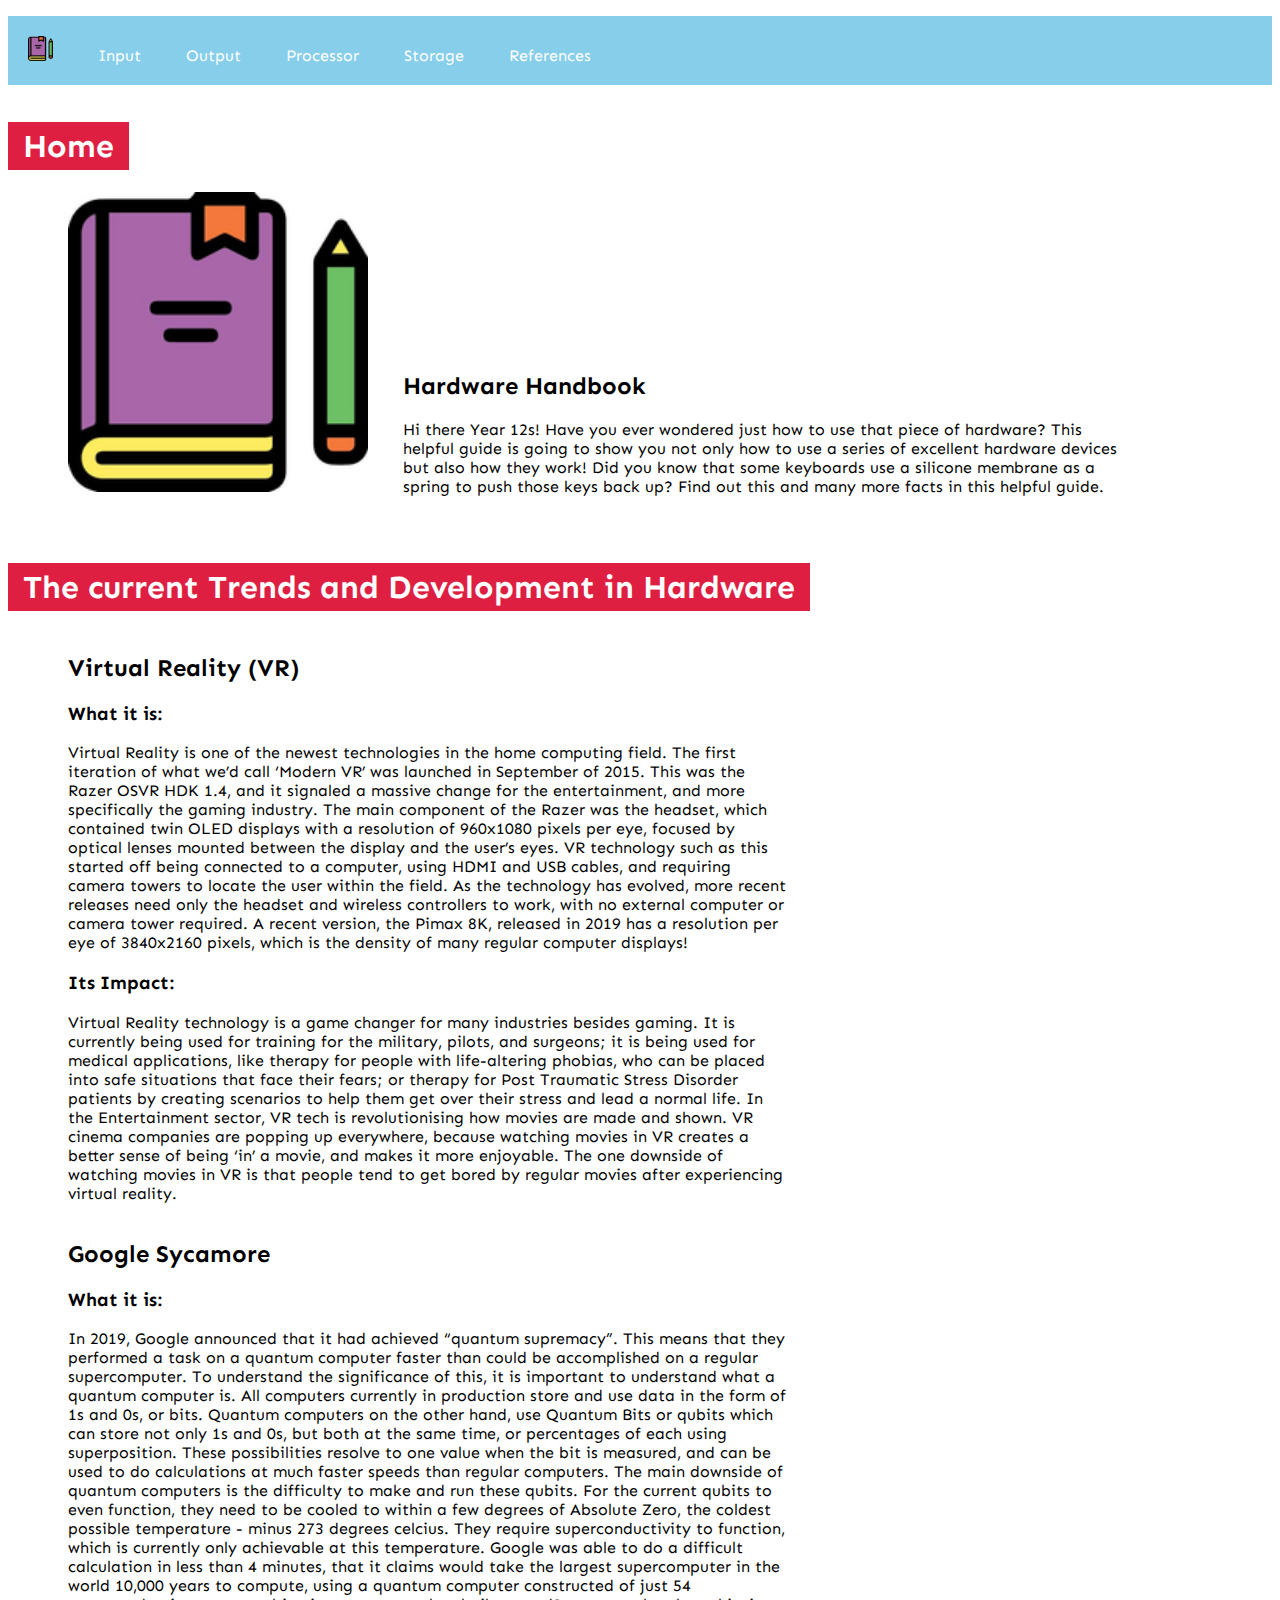
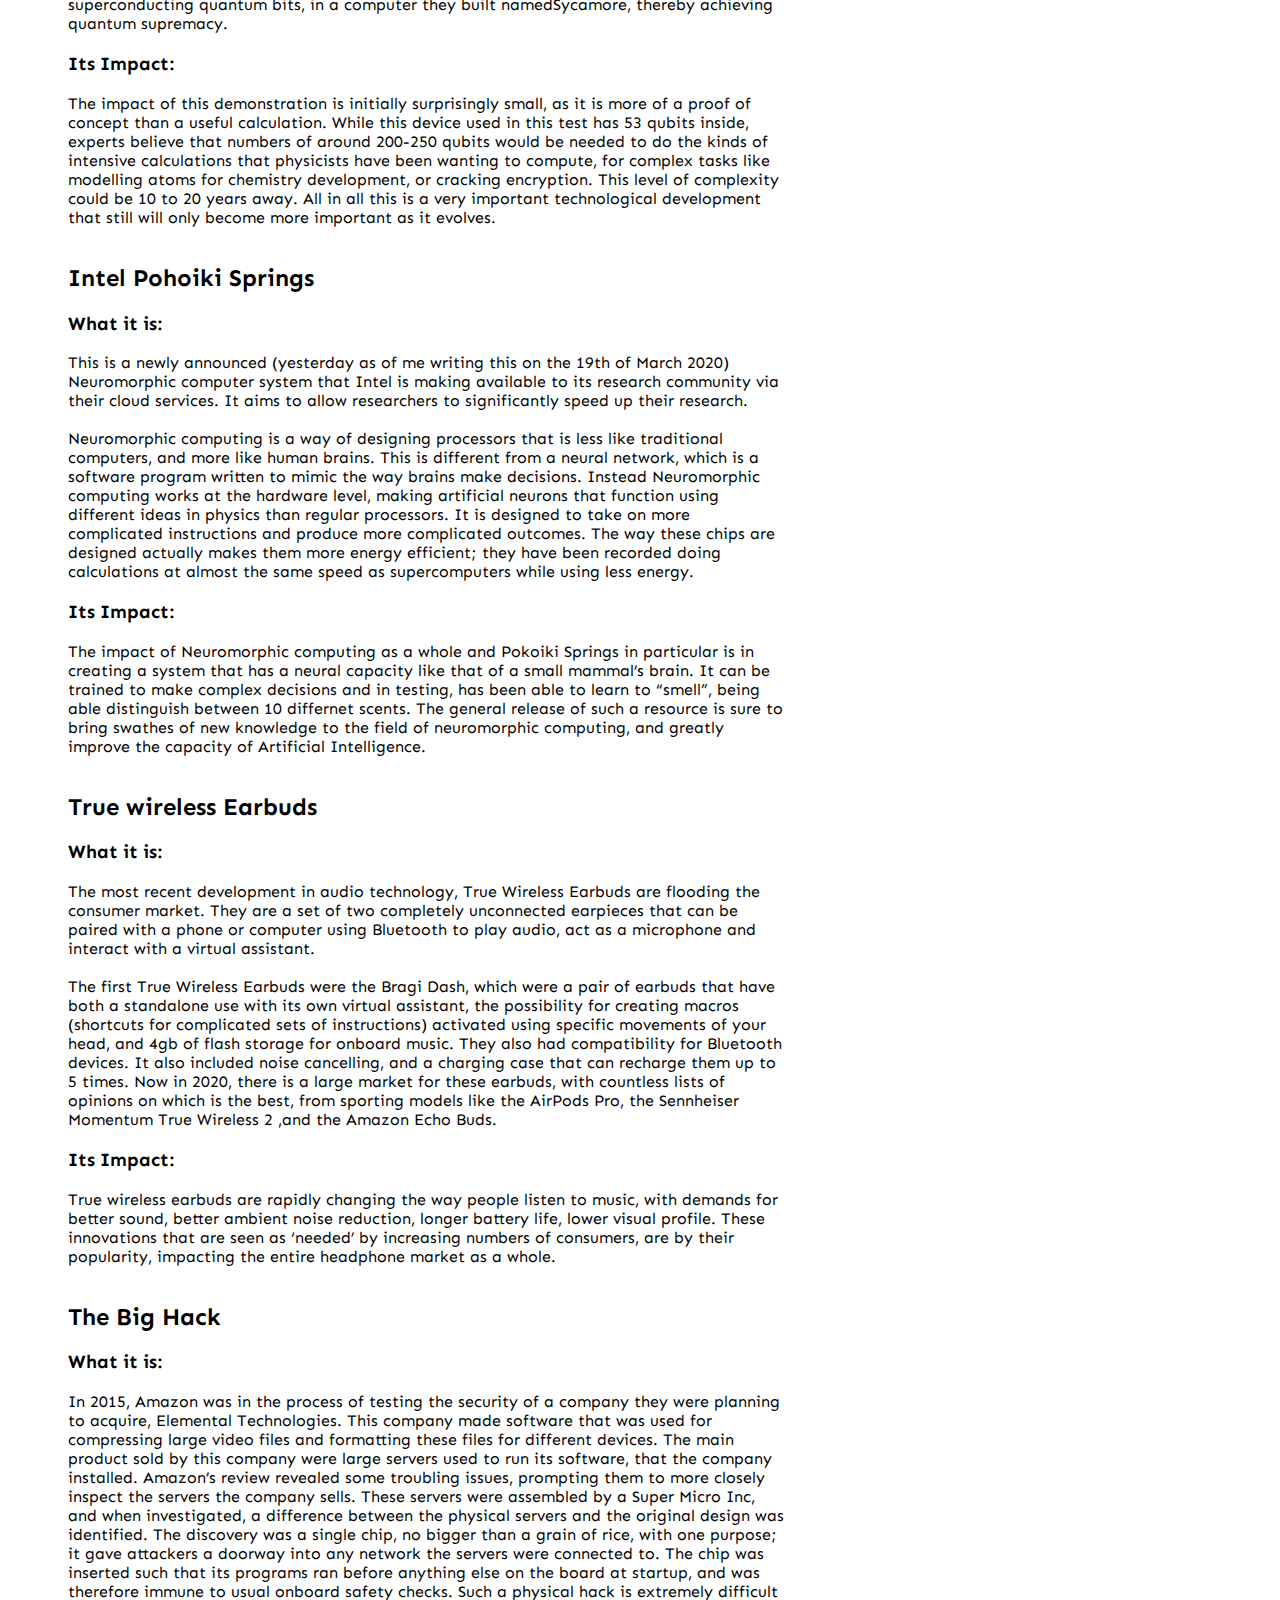
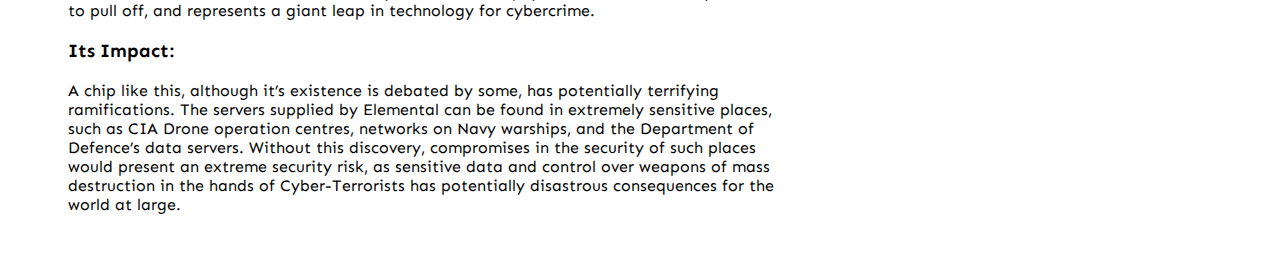
==== index.html @ 89ca02eb "Final Draft" ====
<!DOCTYPE html>
<html>
    <head>
        <title>Hardware Handbook Website</title>
        <link rel="stylesheet" href="main.css">
        <link rel="apple-touch-icon" sizes="57x57" href="Images/apple-icon-57x57.png">
        <link rel="apple-touch-icon" sizes="60x60" href="Images/apple-icon-60x60.png">
        <link rel="apple-touch-icon" sizes="72x72" href="Images/apple-icon-72x72.png">
        <link rel="apple-touch-icon" sizes="76x76" href="Images/apple-icon-76x76.png">
        <link rel="apple-touch-icon" sizes="114x114" href="Images/apple-icon-114x114.png">
        <link rel="apple-touch-icon" sizes="120x120" href="Images/apple-icon-120x120.png">
        <link rel="apple-touch-icon" sizes="144x144" href="Images/apple-icon-144x144.png">
        <link rel="apple-touch-icon" sizes="152x152" href="Images/apple-icon-152x152.png">
        <link rel="apple-touch-icon" sizes="180x180" href="Images/apple-icon-180x180.png">
        <link rel="icon" type="image/png" sizes="192x192"  href="Images/android-icon-192x192.png">
        <link rel="icon" type="image/png" sizes="32x32" href="Images/favicon-32x32.png">
        <link rel="icon" type="image/png" sizes="96x96" href="Images/favicon-96x96.png">
        <link rel="icon" type="image/png" sizes="16x16" href="Images/favicon-16x16.png">
        <link rel="manifest" href="Images/manifest.json">
        <meta name="msapplication-TileColor" content="#ffffff">
        <meta name="msapplication-TileImage" content="/ms-icon-144x144.png">
        <meta name="theme-color" content="#ffffff">
    </head>
    <body>

        <nav>
            <ul>
                <li><a onclick="homeDisplay()" href="#"><img style="height: 25px" src="Images/ms-icon-70x70.png"></a></li>
                <li><a href="#">Input</a>
                        <ul>
                            <li><a onclick="mouseDisplay()" href="#">Mouse</a></li>
                            <li><a onclick="keyboardDisplay()" href="#">Keyboard</a></li>
                        </ul>
                </li>
                <li><a href="#">Output</a>
                    <ul>
                        <li><a onclick="projectorDisplay()" href="#">LCD Data Projector</a></li>
                        <li><a onclick="speakerDisplay()" href="#">Speaker</a></li>
                    </ul>
                </li>
                <li><a href="#">Processor</a>
                    <ul>
                        <li><a onclick="cpuDisplay()" href="#">CPU</a></li>
                        <li><a onclick="gpuDisplay()" href="#">GPU</a></li>
                    </ul>
                </li>
                <li><a href="#">Storage</a>
                    <ul>
                        <li><a onclick="hddDisplay()" href="#">HDD</a></li>
                        <li><a onclick="ramDisplay()" href="#">RAM</a></li>
                    </ul>
                </li>
                <li><a onclick="referencesDisplay()" href="#">References</a>
                </li>
            </ul>
        </nav>
        <section id="home">
            <h1>Home</h1>
            <article class="what-it-does">
                <img class="what-it-does-image" src="Images/android-icon-192x192.png" alt="Mouse Diagram">
                <div class="what-it-does-text">
                    <h2>Hardware Handbook</h2>
                    <p>
                        Hi there Year 12s! Have you ever wondered just how to use that piece of hardware? This helpful guide is going to show you not only how to use a series of excellent hardware devices but also how they work! Did you know that some keyboards use a silicone membrane as a spring to push those keys back up? Find out this and many more facts in this helpful guide.
                    </p>
                </div>
            </article>
        </section>
        <section id="mouse">
            <h1>Mouse</h1>
            <article class="what-it-does">
                <img class="what-it-does-image" src="Content/mouse-personal-computer.jpg" alt="Mouse Diagram">
                <div class="what-it-does-text">
                    <h2>What it Does</h2>
                    <p>
                        A mouse translates movement along a surface to movement of the cursor on a computer. An older style mechanical mouse uses a ball which rolls against a series of rollers inside the mouse to detect the direction the mouse is being moved. An optical mouse uses an LED or laser which works with a light sensor and microprocessor. The LED or laser produces light which bounces off the surface. The reflection is detected by the light sensor and the microprocessor analyses the created image. Changes in the images over time is converted very reliably into movement of the cursor on the screen, translating the direction and speed of the mouse movement. the buttons on the mouse are simple electronic switches that register the clicks and send the data to the computer. The scroll-wheel is a potentiometer which changes the resistance in a circuit based on the change of position. All of this data is sent to the computer (through wire or wireless receiver) which is deciphered via the driver files by the operating system.
                    </p>
                </div>
            </article>
            <article class="how-to-use">
                <img class="how-to-use-image" src="Content/432px-Generic_computer_mouse_with_scrollwheel.jpg" alt="Mouse Picture">
                <div class="how-to-use-text">
                    <h2>How to Use</h2>
                    <p>
                        A mouse allows you to interact with programs on the computer by moving a pointer around the screen and click on items to select or choose from a menu. The main affordances of a mouse are moving the pointer, left and right clicking and scrolling. The pointer is a little icon that moves around the screen, changing its look based on the available interactions. It can be moved by sliding the mouse around the surface. if you find that you get to the edge of the surface before reaching the edge of the screen the mouse can be lifted and repositioned. A mouse typically has two or three buttons left and right click and sometimes a scroll button. The left button is used to select, click on hyperlinks, drag and drop and do the most common interactions on the computer. the right click is used for extra options that are contextual for what you are clicking on. The third button is often to be found behind the scroll on the mouse. It is used to use the mouse’s movement to scroll the page rather than the scroll wheel - it is an accessibility option. Scrolling up or down a page, like on a web page or text document, is done by rolling the scroll-wheel in the middle. There is a possibility of extra buttons found on the sides of a mouse. Often the functionality of these buttons is able to be set by the user.
                    </p>
                </div>
            </article>
        </section>
        <section id="keyboard">
            <h1>Keyboard</h1>
            <article class="what-it-does">
                <div class="what-it-does-div" >
                    <img src="Content/membrane switch.png" alt="Keyboard Diagram 1">
                    <img  src="Content/mechanical switch.png" alt="Keyboard Diagram 2">
                </div>
                <div class="what-it-does-text">
                    <h2>What it Does</h2>
                    <p>
                        A keyboard is one of the most essential input devices to a computer. It was the first and remains the most useful method of interfacing with your computer. It is made up of many small keys that send a signal to the computer when depressed. The most commonly used keys are the alphabet characters and space. The keys are laid out in a specific pattern called "English US QWERTY" (named for the first 6 letter keys). There are also a series of other characters and number as well as some action keys. All of these keys have a specific code as defined by the American Standard Code for Information Interchange.
                    </p>
                    <p>
                        There are many different ways that a keyboard can be engineered. One of the most common is a membrane keyboard using a dome switch. Dome switch keyboards use plastic domes to suspend the keys above a circuit board. When the key is depressed the plastic dome is flattened onto the board creating a circuit with conductive material on the underside of the dome. This sends a signal to the processor on the keyboard which converts it to the binary string to send to the computer. With combinations of keys the action key can alter the binary string of the letter key. An example of this is the shift key which alters one bit in the letter binary to switch the capitalisation.
                    </p>
                </div>
            </article>
            <article class="how-to-use">
                <img class="how-to-use-image" src="Content/keyboard.jpg" alt="Keyboard Picture">
                <div class="how-to-use-text">
                    <h2>How to Use</h2>
                    <p>
                        There are many types of keys on a keyboard, the most common type are the letter keys. These keys work in a simple way, inputting the labeled letter, which can be capitalised by pressing them in combination with additional keys like <b>Shift</b> or <b>Capslock</b>. In some software programs, these may not type letters, but instead may perform an action. An example of this is how keys like <b>W</b>, <b>A</b>, <b>S</b>, and <b>D</b> keys are used instead to move a character around the screen in many games. Similar to these is the <b>Space</b> key. This key is used to input the space character when inputting letters to form words, or some other actions in different software programs.
                    </p>
                    <p>
                        Then there are the special characters and number keys. All of these have two labels per key, the bottom one being the main character, and the higher one being what character is sent when combined with the <b>Shift</b> key. An example of this is the <b>`</b> key, which becomes the <b>~</b> key when combined with <b>Shift</b>. Another type of key is the Action key, which alter the effect of another key, like the <b>Ctrl</b> key, which can be used to complete complex commands, such as <b>Ctrl</b>+<b>s</b> command, which saves a document. Another type of key on a keyboard are the Function keys, labeled as <b>F1</b>, <b>F2</b> and so on. These can be used for computer-specific commands, for example changing the volume. The last type of key is an Arrow key. These are labeled with arrows, and are used for text navigation mostly, but some programs can also use them for different, usually movement related actions.
                    </p>
                </div>
            </article>
        </section>
        <section id="speaker">
            <h1>Speaker</h1>
            <article class="what-it-does">
                <div class="what-it-does-div">
                    <img  src="Content/AudioJackDiagram.jpg" alt="Speaker Diagram">
                    <img  src="Content/Speaker-Diagram.png" alt="Speaker Diagram">
                </div>
                <div class="what-it-does-text">
                    <h2>What it Does</h2>
                    <p>
                        The main parts of a speaker are the <b>cone</b> and <b>dust cap</b>, which move the air around to create sound vibrations, the <b>spider</b> and the <b>surround</b>, which hold the cone in place while allowing it to move, the <b>magnet</b> and <b>voice coil</b> which turn electricity into movement, to move the cone. Other elements include the <b>basket</b>, the <b>pole</b>, the <b>top plate</b>, and the <b>frame</b>. The way the voice coil works is by using the fact that when electricity is run through a coil it produces a magnetic field. The magnetic field moves the coil towards or away from a magnet, depending on its polarisation. When audio signals are sent through the coil, it is attracted and repelled by the permanent magnet on the speaker, depending on the height and polarity of the wave.
                    </p>
                    <p>
                        Computers store sound files in digital formats, while sound waves themselves are an analog, physical form. The speaker needs to use a <b>Digital Analog Converter (DAC)</b> to turn the digital information stored in the sound file into electrical impulses that will cause the speaker to create an analog waveform within a specific frequency range, otherwise known as sound.
                    </p>
                </div>
            </article>
            <article class="how-to-use">
                <img class="how-to-use-image" src="Content/800px-Logitech-usb-speakers.jpg" alt="Speaker Picture">
                <div class="how-to-use-text">
                    <h2>How to Use</h2>
                    <p>
                        Speakers are fairly simple items to use, but there are many types. The most common type would be a speaker that is embedded inside a device, like those found in a laptop or a phone. For this kind of speaker, nothing additional is needed to be done to play audio, simply press the play button. Another common type of speaker is found in headphones and earbuds. for these to work, you must connect your device to them. Two common ways of doing this are with an audio jack, and an auxiliary cable or with a Bluetooth wireless connection. Another type is an external speaker, which like headphones or earbuds, can be connected using an auxiliary cable or Bluetooth, but these often need their own power source, which is a trait not often found in wired headphones/earbuds. One last type of speaker is that found in an amplifier. Amplifiers need to be plugged into an independent power source to function, and are most often connected directly to an instrument like an electric guitar or to a microphone to collect input. These inputs will most commonly be connected directly using a lead.
                    </p>
                </div>
            </article>
        </section>
        <section id="projector">
            <h1>LCD Data Projector</h1>
            <article class="what-it-does">
                <img class="what-it-does-image" src="Content/working-of-a-3LCD-projector.png" alt="Projector Diagram">
                <div class="what-it-does-text">
                    <h2>What it Does</h2>
                    <p>
                        A Liquid Crystal Display (LCD) Data Projector is the most common type of projector in modern use. This device uses a single lightbulb as its source of light. The light projected from this lightbulb is separated into red green and blue using dichroic mirrors. The coloured light is then reflected into an LCD screen which maps the respective red, green and blue values from each pixel, and the light is then recombined with a prism.
                    </p>
                    <p>
                        Data projectors, like regular computer displays, create images using pixels that each have their own RGB values, which represent a colour. For example RGB 0,0,0 is <span style="color:rgb(0,0,0);">black</span>, RGB 255,0,0 is <span style="color:rgb(255,0,0);">Red</span>, and an rgb value of 252,3,186 <span style="color:rgb(252,3,186);"> is a nice shade of pink</span>. There are many pixels arranged in an array, that when all colours are combined,  make up a single image. A typical example of this is referred to as a 4K screen. This screen’s array is made up of a grid of 3840 pixels by 2160 pixels. That's a total of 8294400 pixels!
                    </p>
                </div>
            </article>
            <article class="how-to-use">
                <img class="how-to-use-image" src="Content/800px-_LCD_Projector_.jpg" alt="Projector Picture">
                <div class="how-to-use-text">
                    <h2>How to Use</h2>
                    <p>
                        There are a couple ways to use a data projector, depending on the projector itself, your computer and which cables you have at hand. As the demand for increasing quality in video has progressed, so have the ways we interface between the computer and the display. Because of this, the cables used for connecting displays and computers have evolved to better handle the demands placed on them. The first cable used for transmitting video was the composite video cable. This compressed video data into a single cable that comprised a single pin, sending a single stream of data, with a maximum size of 720 × 576 pixels at 50 Frames per second(FPS).
                    </p>
                    <p>
                        This worked for the standards (like screen size) of the time it was introduced, but if you look back on anything using this cable from the perspective of today's technology, the quality of the moving images displayed is poor. There have been many additions and improvements to video cables over time. Until recent trends in the design choices of laptops emphasising thinness and lightness that have resulted in a reduction in the number of available ports to just one type, that in turn require the use of “dongles” or port replicators to be able to connect additional devices, the two most used video cables were Video Graphics Array (VGA), with a maximum resolution of 2048 × 1536 at 85 FPS and the more recent High-Definition Multimedia Interface (HDMI), with a maximum of 10240 x 4320 pixels at 120 FPS, and the additional capacity to transmit high definition sound.
                    </p>
                    <p>
                        Data projectors necessarily require a screen or surface onto which the generated image can be projected, so that it can be observed by humans. But the variety of surfaces, range of distances from projector to screen, and angle of projection relative to the screen will all impact the perceived quality of the projected image. Projectors contain functionality to compensate for these variables, including focus, colour adjustment and keystoning. Keystoning is an unwanted effect that occurs when the angle of projection is acute, resulting in a distorted image, presenting a regular rectangular image as a trapezoid. Projectors  contain software that intentionally distorts the projected image to compensate for the angle of projection. Another common problem faced by projectors is that they need to be mounted upside down at or near the ceiling of a room to achieve the correct size of projection without also creating a hazard by being located in the middle of a room, such as a classroom. To correct for this, projectors will further employ software to flip and image on its horizontal axis, so that it appears the correct way up to observers.
                    </p>
                </div>
            </article>
        </section>
        <section id="cpu">
            <h1>Central Processing Unit (CPU)</h1>
            <article class="what-it-does">
                <img class="what-it-does-image" src="Content/481px-ABasicComputer.gif" alt="Projector Diagram">
                <div class="what-it-does-text">
                    <h2>What it Does</h2>
                    <p>
                        The Central Processing Unit (CPU) is the brain of the computer. It is made up of three main components; the Arithmetic Logic Unit (ALU), which performs calculations, the Registers, which store basic memory and the Control Unit which directs the other units.
                    </p>
                    <p>
                        The CPU carries out all of the instructions to input, process, output or store anything in the computer. It performs these instructions at extremely quick speeds, depending on the hertz of the processor. 1Hz is a measure representing one instruction per second, 3GHz is approximately 3 billion instructions per second.
                    </p>
                    <p>
                        The CPU follows a cycle known as the Fetch-Execute cycle. There are three main stages in the cycle; fetching, decoding and executing. In the fetch stage a new instruction is gathered from Random Access Memory (RAM) in binary form, in the decode stage the CPU determines from the binary which command is to be followed and any inputs, in the execute stage the CPU performs the command and finally the result is placed back in RAM.
                    </p>
                </div>
            </article>
            <article class="how-to-use">
                <img class="how-to-use-image" src="Content/20181009123026_Intel-X-Series-1-690x560_c.jpg" alt="Projector Picture">
                <div class="how-to-use-text">
                    <h2>How to Use</h2>
                    <p>
                        Generally computer users do not directly interface with the CPU. It is a very fast, very complex machine and is difficult for humans to comprehend and communicate with. Instead the Operating System acts as the manager for the resources in a computer system. It passes the instructions from whichever programs are running to the CPU via the RAM. 
                    </p>
                </div>
            </article>
        </section>
        <section id="gpu">
            <h1>Graphics Processing Unit</h1>
            <article class="what-it-does">
                <img class="what-it-does-image" src="Content/1200px-Generic_block_diagram_of_a_GPU.svg.png" alt="Projector Diagram">
                <div class="what-it-does-text">
                    <h2>What it Does</h2>
                    <p>
                        Similar to the CPU, Commands for the Graphics Processing Unit (GPU) are stored in Random Access Memory (RAM). The GPU is a specialist component designed specifically for manipulating images to a piece of memory called the frame buffer which is then pushed to any display devices. The GPU is faster than the CPU for a very specific set of intended actions. They are run in groups and the instructions can be paralleled which means that they are more efficient than CPUs. GPUs have been utilised for calculations that would normally take large amounts of time because of their parallel nature. Some examples of this include deriving digits of pi and cracking codes and passwords. 
                    </p>
                </div>
            </article>
            <article class="how-to-use">
                <img class="how-to-use-image" src="Content/2020-01-12-image-3.jpg" alt="Projector Picture">
                <div class="how-to-use-text">
                    <h2>How to Use</h2>
                    <p>
                        Historically, computer purchasers needed to install a GPU separately to play image intensive games. They are now standard in most systems, but can be upgraded for gaming purposes. The first uses of graphics circuits were in Arcade systems in the 1970s.
                    </p>
                    <p>
                        If you upgrade your computer system to improve the GPU software that you run such as VR systems may not immediately use the new hardware. The Operating System needs to be told to use the GPU in settings and drivers. 
                    </p>
                </div>
            </article>
        </section>
        <section id="hdd">
            <h1>Hard Disk Drive (HDD)</h1>
            <article class="what-it-does">
                <img class="what-it-does-image" src="Content/hdd-diagram.jpg" alt="Projector Diagram">
                <div class="what-it-does-text">
                    <h2>What it Does</h2>
                    <p>
                        Hard disk drives store data with magnetism. They contain one or more metal platters separated into microscopic segments which can be individually magnetised or demagnetised using a read/write head mounted on an actuator arm. These strings of magnetised and demagnetised sections represent bits, and come together to represent binary strings. These can then be interpreted into text, or images, or any other form  of data on a computer.
                    </p>
                    <p>
                        Hard Disk Drives are non-volatile which means that they don’t need power to maintain the storage, without a Hard Disk Drive, or other secondary storage device, your computer would not be able to store anything once it was turned off. 
                    </p>
                </div>
            </article>
            <article class="how-to-use">
                <img class="how-to-use-image" src="Content/27044157196486_6737955831.jpg" alt="Projector Picture">
                <div class="how-to-use-text">
                    <h2>How to Use</h2>
                    <p>
                        A computer comes with a secondary storage device to contain the operating system as well as anything the user wants to install or store. A Hard Disk Drive works like any other secondary storage device where the Operating System manages the file system. For example Windows machines have Microsoft Explorer and OSx machines use Finder. Folders can be created to organise related files and a search facility assists with finding the files again.
                    </p>
                    <p>
                        Over time as files are created and deleted the Hard Disk Drive can become fragmented. This means that there are gaps between used space on the drive and available space. This is a byproduct of the way data is stored and deleted. Data is placed on the disk in consecutive order but when it is deleted it opens up further space for storage. This means that files can be split up and placed badly and storage becomes slow. The operating system has utility software such as a disk defragmenter to assist with this problem.
                    </p>
                </div>
            </article>
        </section>
        <section id="ram">
            <h1>Random Access Memory (RAM)</h1>
            <article class="what-it-does">
                <img class="what-it-does-image" src="Content/Memory-RAM-and-Slot-Diagram.png" alt="RAM Diagram">
                <div class="what-it-does-text">
                    <h2>What it Does</h2>
                    <p>
                        Random Access Memory (RAM) is primary storage that is named for the way it can be accessed. It was designed to be very fast and to be utilised by the CPU. RAM is where the computer stores data it is actively using.  It is volatile memory, meaning without power it loses its data. When opening an executable, the most important functions of the program are stored in RAM for faster access. 
                    </p>
                    <p>
                        Random access refers to the fact that memory can be located using addresses rather than by starting at the beginning of the media and performing a linear search. There are very complex electronics implemented to make this happen.
                    </p>
                </div>
            </article>
            <article class="how-to-use">
                <img class="how-to-use-image" src="Content/01-ram.jpg" alt="Projector Picture">
                <div class="how-to-use-text">
                    <h2>How to Use</h2>
                    <p>
                        RAM is the short term memory of the computer. It stores what you’re currently working on and you can fill it which slows everything down. Like the CPU, use of the RAM is controlled by the Operating System, but the user has an impact on how much of the RAM is used. If you run a lot of programs at the same time, or have many tabs open in a browser, you may notice that the computer no longer works at full speed. The RAM is probably getting close to capacity. Because RAM is volatile, the best way to clear it out is to save your files, and regularly power down the computer. 
                    </p>
                    <p>
                        If you find that your RAM is regularly filling with normal use, you can upgrade the amount of RAM or the number of RAM chips depending on the device. 
                    </p>
                </div>
            </article>
        </section>
        <section id="trends">
            <h1>The current Trends and Development in Hardware</h1>
            <article class="trends-article">
                <h2>Virtual Reality (VR)</h2>
                <h3>What it is:</h3>
                <p>
                    Virtual Reality is one of the newest technologies in the home computing field. The first iteration of what we’d call ‘Modern VR’ was launched in September of 2015. This was the Razer OSVR HDK 1.4, and it signaled a massive change for the entertainment,  and more specifically the gaming industry. The main component of the Razer was the headset, which contained twin OLED displays with a resolution of 960x1080 pixels per eye, focused by optical lenses mounted between the display and the user’s eyes. VR technology such as this started off being connected to a computer, using HDMI and USB cables, and requiring camera towers to locate the user within the field. As the technology has evolved,  more recent releases need only the headset and wireless controllers to work, with no external computer or camera tower required. A recent version, the Pimax 8K, released in 2019 has a resolution per eye of 3840x2160 pixels, which is the density of many regular computer displays!
                </p>
                <h3>Its Impact:</h3>
                <p>
                    Virtual Reality technology is a game changer for many industries besides gaming. It is currently being used for training for the military, pilots, and surgeons; it is being used for medical applications, like therapy for people with life-altering phobias, who can be placed into safe situations that face their fears; or therapy for Post Traumatic Stress Disorder patients by creating scenarios to help them get over their stress and lead a normal life. In the Entertainment sector, VR tech is revolutionising how movies are made and shown. VR cinema companies are popping up everywhere, because watching movies in VR creates a better sense of being ‘in’ a movie, and makes it more enjoyable. The one downside of watching movies in VR is that people tend to get bored by regular movies after experiencing virtual reality.
                </p>
            </article>
            <article class="trends-article">
                <h2>Google Sycamore</h2>
                <h3>What it is:</h3>
                <p>
                    In 2019, Google announced that it had achieved “quantum supremacy”. This means that they performed a task on a quantum computer faster than could be accomplished on a regular supercomputer. To understand the significance of this, it is important to understand what a quantum computer is. All computers currently in production store and use data in the form of 1s and 0s, or bits. Quantum computers on the other hand, use Quantum Bits or qubits which can store not only 1s and 0s, but both at the same time, or percentages of each using superposition. These possibilities resolve to one value when the bit is measured, and can be used to do calculations at much faster speeds than regular computers. The main downside of quantum computers is the difficulty to make and run these qubits. For the current qubits to even function, they need to be cooled to within a few degrees of Absolute Zero, the coldest possible temperature - minus 273 degrees celcius. They require superconductivity to function, which is currently only achievable at this temperature. Google was able to do a difficult calculation in less than 4 minutes, that it claims would take the largest supercomputer in the world 10,000 years to compute, using a quantum computer constructed of just 54 superconducting quantum bits, in a computer they built namedSycamore,  thereby achieving quantum supremacy.
                </p>
                <h3>Its Impact:</h3>
                <p>
                    The impact of this demonstration is initially surprisingly small, as it is more of a proof of concept than a useful calculation. While this device used in this test has 53 qubits inside, experts believe that numbers of around 200-250 qubits would be needed to do the kinds of intensive calculations that physicists have been wanting to compute, for complex tasks like modelling atoms for chemistry development, or cracking encryption. This level of complexity could be 10 to 20 years away. All in all this is a very important technological development that still will only become more important as it evolves.
                </p>
            </article>
            <article class="trends-article">
                <h2>Intel Pohoiki Springs</h2>
                <h3>What it is:</h3>
                <p>
                    This is a newly announced (yesterday as of me writing this on the 19th of March 2020) Neuromorphic computer system that Intel is making available to its research community via their cloud services. It aims to allow researchers to significantly speed up their research.
                    <br></br>
                    Neuromorphic computing is a way of designing processors that is less like traditional computers, and more like human brains. This is different from a neural network, which is a software program written to mimic the way brains make decisions. Instead Neuromorphic computing works at the hardware level, making artificial neurons that function using different ideas in physics than regular processors. It is designed to take on more complicated instructions and produce more complicated outcomes. The way these chips are designed actually makes them more energy efficient; they have been recorded doing calculations at almost the same speed as supercomputers while using less energy.
                </p>
                <h3>Its Impact:</h3>
                <p>
                    The impact of Neuromorphic computing as a whole and Pokoiki Springs in particular is in creating a system that has a neural capacity like that of a small mammal’s brain. It can be trained to make complex decisions and in testing, has been able to learn to “smell”, being able distinguish between 10 differnet scents. The general release of such a resource is sure to bring swathes of new knowledge to the field of neuromorphic computing, and greatly improve the capacity of Artificial Intelligence.
                </p>
            </article>
            <article class="trends-article">
                <h2>True wireless Earbuds</h2>
                <h3>What it is:</h3>
                <p>
                    The most recent development in audio technology, True Wireless Earbuds are flooding the consumer market. They are a set of two completely unconnected earpieces that can be paired with a phone or computer using Bluetooth to play audio, act as a microphone and interact with a virtual assistant.
                    <br></br>
                    The first True Wireless Earbuds were the Bragi Dash, which were a pair of earbuds that have both a standalone use with its own virtual assistant, the possibility for creating macros (shortcuts for complicated sets of instructions) activated using specific movements of your head, and 4gb of flash storage for onboard music. They also had compatibility for Bluetooth devices.  It also included noise cancelling, and a charging case that can recharge them up to 5 times. Now in 2020, there is a large market for these earbuds, with countless lists of opinions on which is the best, from sporting models like the AirPods Pro, the Sennheiser Momentum True Wireless 2 ,and the Amazon Echo Buds.
                </p>
                <h3>Its Impact:</h3>
                <p>
                    True wireless earbuds are rapidly changing the way people listen to music, with demands for better sound, better ambient noise reduction, longer battery life, lower visual profile. These innovations that are seen as ‘needed’ by increasing numbers of consumers, are by their popularity, impacting the entire headphone market as a whole.
                </p>
            </article>
            <article class="trends-article">
                <h2>The Big Hack</h2>
                <h3>What it is:</h3>
                <p>
                    In 2015, Amazon was in the process of testing the security of a company they were planning to acquire, Elemental Technologies. This company made software that was used for compressing large video files and formatting these files for different devices. The main product sold by this company were large servers used to run its software, that the company installed. Amazon’s review revealed some troubling issues, prompting them to more closely inspect the servers the company sells. These servers were assembled by a Super Micro Inc, and when investigated, a difference between the physical servers and the original design was identified. The discovery was a single chip, no bigger than a grain of rice, with one purpose; it gave attackers a doorway into any network the servers were connected to. The chip was inserted such that its programs ran before anything else on the board at startup, and was therefore immune to usual onboard safety checks. Such a physical hack is extremely difficult to pull off, and represents a giant leap in technology for cybercrime.
                </p>
                <h3>Its Impact:</h3>
                <p>
                    A chip like this, although it’s existence is debated by some, has potentially terrifying ramifications. The servers supplied by Elemental can be found in extremely sensitive places, such as CIA Drone operation centres, networks on Navy warships, and the Department of Defence’s data servers. Without this discovery, compromises in the security of such places would present an extreme security risk, as sensitive data and control over weapons of mass destruction in the hands of Cyber-Terrorists has potentially disastrous consequences for the world at large.
                </p>
            </article>
        </section>
        <section id="references">
            <h1>References</h1>
            <article class="what-it-does">
                
                <div class="what-it-does-text">
                    <p>CCM. 2020. Hard Drive. [online] Available at: (https://ccm.net/contents/385-hard-drive) [Accessed 12 March 2020].
                    <br></br>
                    Centerpointaudio.com. 2020. How Speakers Work. [online] Available at: (http://www.centerpointaudio.com/howspeakerswork.aspx) [Accessed 11 March 2020].
                    <br></br>
                    Chick, C., 2020. Understanding TRRS And Audio Jacks - Cable Chick Blog. [online] Cablechick.com.au. Available at: (https://www.cablechick.com.au/blog/understanding-trrs-and-audio-jacks/) [Accessed 11 March 2020].
                    <br></br>
                    Cite This For Me. 2020. Save Time And Improve Your Marks With Citethisforme, The No. 1 Citation Tool. [online] Available at: (https://www.citethisforme.com/) [Accessed 10 March 2020].
                    <br></br>
                    Commons.wikimedia.org. 2020. File:"LCD Projector".Jpg - Wikimedia Commons. [online] Available at: (https://commons.wikimedia.org/wiki/File:%22LCD_Projector%22.jpg) [Accessed 17 March 2020].
                    <br></br>
                    Commons.wikimedia.org. 2020. File:Logitech-Usb-Speakers.Jpg - Wikimedia Commons. [online] Available at: (https://commons.wikimedia.org/wiki/File:Logitech-usb-speakers.jpg) [Accessed 17 March 2020].
                    <br></br>
                    Definitions, K. and Hope, C., 2020. What Is A Keyboard?. [online] Computerhope.com. Available at: (https://www.computerhope.com/jargon/k/keyboard.htm) [Accessed 17 March 2020].
                    <br></br>
                    En.wikipedia.org. 2020. Computer Architecture. [online] Available at: (https://en.wikipedia.org/wiki/Computer_architecture) [Accessed 11 March 2020].
                    <br></br>
                    En.wikipedia.org. 2020. Generic Computer Mouse With Scrollwheel.Jpg. [online] Available at: (https://en.wikipedia.org/wiki/File:Generic_computer_mouse_with_scrollwheel.jpg) [Accessed 17 March 2020].
                    <br></br>
                    En.wikipedia.org. 2020. Graphics Processing Unit. [online] Available at: (https://en.wikipedia.org/wiki/Graphics_processing_unit) [Accessed 11 March 2020].
                    <br></br>
                    En.wikipedia.org. 2020. Plasma Display. [online] Available at: (https://en.wikipedia.org/wiki/Plasma_display#/media/File:Plasma-display-composition.svg) [Accessed 11 March 2020].
                    <br></br>
                    Encyclopedia Britannica. 2020. Computer Peripheral | Definition & Examples. [online] Available at: (https://www.britannica.com/technology/input-output-device) [Accessed 11 March 2020].
                    <br></br>
                    Explain that Stuff. 2020. How Does A Hard Drive Work?. [online] Available at: (https://www.explainthatstuff.com/harddrive.html) [Accessed 17 March 2020].
                    <br></br>
                    Explained!, ​., 2020. ​ RAM Explained!. [online] Central Valley Computer Parts. Available at: (https://centralvalleycomputerparts.com/articles/-ram-explained/) [Accessed 17 March 2020].
                    <br></br>
                    Yip, J., 2020. Memory RAM And Slot Diagram. [online] Johnsonyip.com. Available at: (http://johnsonyip.com/wordpress/2010/07/27/cleaning-troubleshooting-dirty-ram-electronic-gold-contacts-with-clean-clothe-and-rubbing-alcohol/memory-ram-and-slot-diagram/) [Accessed 14 March 2020].
                    <br></br>
                    Finextra Research. 2020. The Impact Of Virtual Reality Technology On Human Lives. [online] Available at: (https://www.finextra.com/blogposting/14870/the-impact-of-virtual-reality-technology-on-human-lives) [Accessed 19 March 2020].
                    <br></br>
                    Bloomberg.com. 2020. Bloomberg - Are You A Robot?. [online] Available at: (https://www.bloomberg.com/news/features/2018-10-04/the-big-hack-how-china-used-a-tiny-chip-to-infiltrate-america-s-top-companies) [Accessed 19 March 2020].
                    </p>
                </div>
            </article>
        </section>
    </body>
<script type="text/javascript">
    window.onload=function(){
        home.style.display="block";
        mouse.style.display="none";
        keyboard.style.display="none";
        speaker.style.display="none";
        projector.style.display="none";
        cpu.style.display="none";
        gpu.style.display="none";
        hdd.style.display="none";
        ram.style.display="none";
        references.style.display="none";
    }
    homeDisplay=function(){
        home.style.display="block";
        mouse.style.display="none";
        keyboard.style.display="none";
        speaker.style.display="none";
        projector.style.display="none";
        cpu.style.display="none";
        gpu.style.display="none";
        hdd.style.display="none";
        ram.style.display="none";
        references.style.display="none";
    }
    mouseDisplay=function(){
        home.style.display="none";
        mouse.style.display="block";
        keyboard.style.display="none";
        speaker.style.display="none";
        projector.style.display="none";
        cpu.style.display="none";
        gpu.style.display="none";
        hdd.style.display="none";
        ram.style.display="none";
        references.style.display="none";
    }
    keyboardDisplay=function(){
        home.style.display="none";
        mouse.style.display="none";
        keyboard.style.display="block";
        speaker.style.display="none";
        projector.style.display="none";
        cpu.style.display="none";
        gpu.style.display="none";
        hdd.style.display="none";
        ram.style.display="none";
        references.style.display="none";
    }
    speakerDisplay=function(){
        home.style.display="none";
        mouse.style.display="none";
        keyboard.style.display="none";
        speaker.style.display="block";
        projector.style.display="none";
        cpu.style.display="none";
        gpu.style.display="none";
        hdd.style.display="none";
        ram.style.display="none";
        references.style.display="none";
    }
    projectorDisplay=function(){
        home.style.display="none";
        mouse.style.display="none";
        keyboard.style.display="none";
        speaker.style.display="none";
        projector.style.display="block";
        cpu.style.display="none";
        gpu.style.display="none";
        hdd.style.display="none";
        ram.style.display="none";
        references.style.display="none";
    }
    cpuDisplay=function(){
        home.style.display="none";
        mouse.style.display="none";
        keyboard.style.display="none";
        speaker.style.display="none";
        projector.style.display="none";
        cpu.style.display="block";
        gpu.style.display="none";
        hdd.style.display="none";
        ram.style.display="none";
        references.style.display="none";
    }
    gpuDisplay=function(){
        home.style.display="none";
        mouse.style.display="none";
        keyboard.style.display="none";
        speaker.style.display="none";
        projector.style.display="none";
        cpu.style.display="none";
        gpu.style.display="block";
        hdd.style.display="none";
        ram.style.display="none";
        references.style.display="none";
    }
    hddDisplay=function(){
        home.style.display="none";
        mouse.style.display="none";
        keyboard.style.display="none";
        speaker.style.display="none";
        projector.style.display="none";
        cpu.style.display="none";
        gpu.style.display="none";
        hdd.style.display="block";
        ram.style.display="none";
        references.style.display="none";
    }
    ramDisplay=function(){
        home.style.display="nome";
        mouse.style.display="none";
        keyboard.style.display="none";
        speaker.style.display="none";
        projector.style.display="none";
        cpu.style.display="none";
        gpu.style.display="none";
        hdd.style.display="none";
        ram.style.display="block";
        references.style.display="none";
    }
    referencesDisplay=function(){
        home.style.display="none";
        mouse.style.display="none";
        keyboard.style.display="none";
        speaker.style.display="none";
        projector.style.display="none";
        cpu.style.display="none";
        gpu.style.display="none";
        hdd.style.display="none";
        ram.style.display="none";
        references.style.display="block";
    }
</script>
</html>
---- main.css ----
@import url('https://fonts.googleapis.com/css?family=Sen&display=swap');
* { box-sizing: border-box; }

ul {
  background-color: skyblue;
  padding: 0;
}

a {
  padding: 20px;
  display: inline-block;
  color: white;
  text-decoration: none;
}

/*img{
  display: inline-block;
}*/

nav {
  font-family: "sen", sans-serif;
}

nav > ul > li {
  display: inline-block;
}


nav > ul > li:hover {
  background-color: rgb(121, 185, 211);
}


nav > ul > li > ul {
  background-color: rgb(121, 185, 211);
  list-style: none;
  padding: 0;
  display: none;
  position: absolute;
}

nav > ul > li > ul > li:hover{
  background-color: rgb(185, 211, 121);
}
nav > img {
  border: 5px;
  border-style: solid;
}

nav > ul > li:hover > ul {
  display: block;
}

section {
  padding-left: 30px;
  padding-bottom: 30px;
  font-family: "sen", sans-serif;
}
/* Reviews section styles */
.how-to-use > .how-to-use-text {
  display: inline-block;
  width: 720px;
  margin-left: 30px;
}
.how-to-use > .how-to-use-image {
  width: 300px;
  margin-left: 30px;
}
.what-it-does > .what-it-does-text {
  display: inline-block;
  width: 720px;
  margin-left: 30px;
}
.what-it-does > .what-it-does-image {
  width: 300px;
  margin-left: 30px;
}

.what-it-does > .what-it-does-div {
  width: 300px;
  margin-left: 30px;
  display: inline-block;
}

.what-it-does > .what-it-does-div > img {
  width: 300px;
}

.trends-article{
  display: inline-block;
  width: 720px;
  margin-left: 30px;
}

h1 {
  display: inline-block;
  width: auto;
  background-color: rgb(222, 31, 66);
  color: white;
  padding: 5px 15px;
  margin-left: -30px;
}
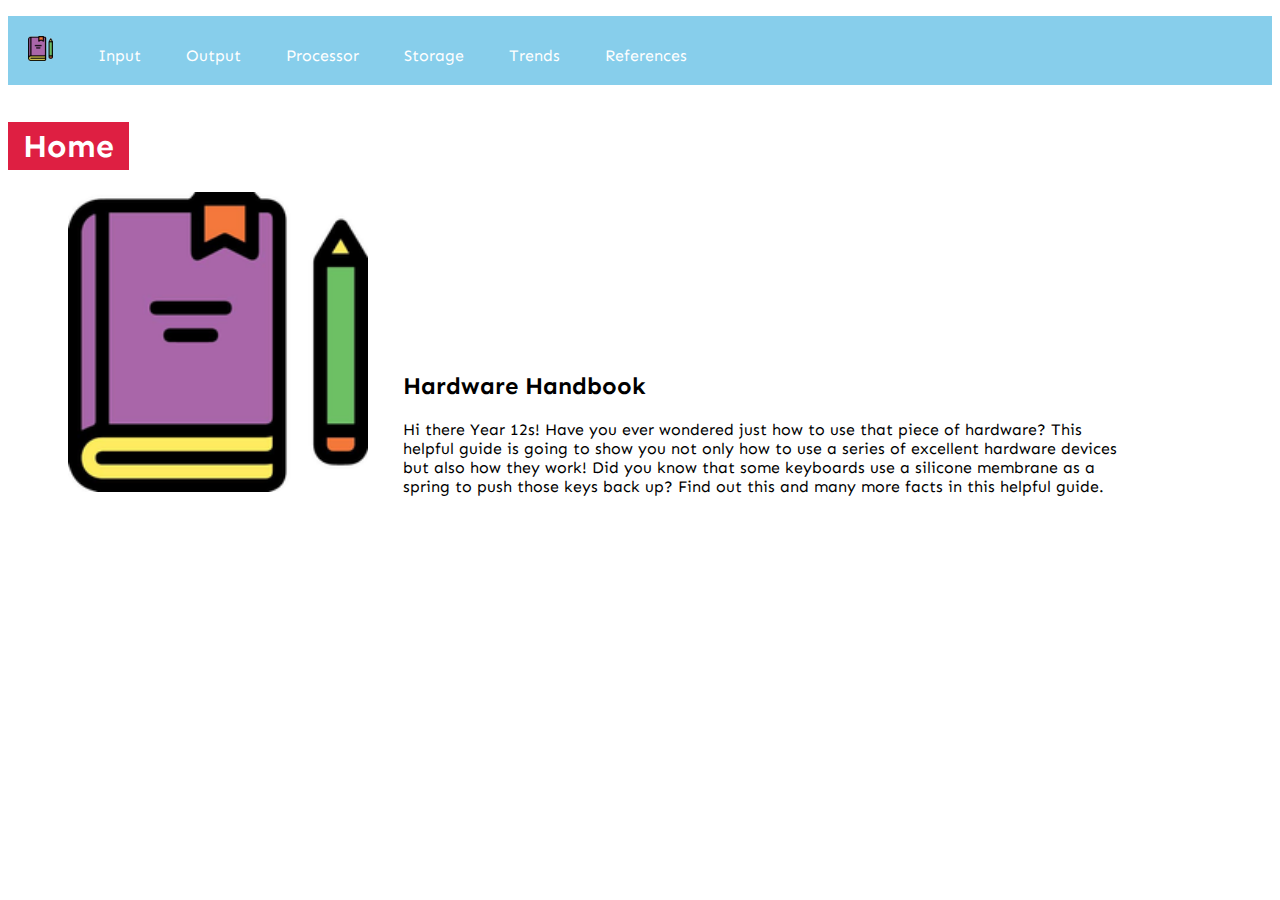
==== commit b3ce4e9d: "forgot to make it work with the nav & javascript lol" ====
--- a/index.html
+++ b/index.html
@@ -50,6 +50,8 @@
                         <li><a onclick="ramDisplay()" href="#">RAM</a></li>
                     </ul>
                 </li>
+                <li><a onclick="trendsDisplay()" href="#">Trends</a>
+                </li>
                 <li><a onclick="referencesDisplay()" href="#">References</a>
                 </li>
             </ul>
@@ -395,6 +397,7 @@
         gpu.style.display="none";
         hdd.style.display="none";
         ram.style.display="none";
+        trends.style.display="none";
         references.style.display="none";
     }
     homeDisplay=function(){
@@ -407,6 +410,7 @@
         gpu.style.display="none";
         hdd.style.display="none";
         ram.style.display="none";
+        trends.style.display="none";
         references.style.display="none";
     }
     mouseDisplay=function(){
@@ -419,6 +423,7 @@
         gpu.style.display="none";
         hdd.style.display="none";
         ram.style.display="none";
+        trends.style.display="none";
         references.style.display="none";
     }
     keyboardDisplay=function(){
@@ -431,6 +436,7 @@
         gpu.style.display="none";
         hdd.style.display="none";
         ram.style.display="none";
+        trends.style.display="none";
         references.style.display="none";
     }
     speakerDisplay=function(){
@@ -443,6 +449,7 @@
         gpu.style.display="none";
         hdd.style.display="none";
         ram.style.display="none";
+        trends.style.display="none";
         references.style.display="none";
     }
     projectorDisplay=function(){
@@ -455,6 +462,7 @@
         gpu.style.display="none";
         hdd.style.display="none";
         ram.style.display="none";
+        trends.style.display="none";
         references.style.display="none";
     }
     cpuDisplay=function(){
@@ -467,6 +475,7 @@
         gpu.style.display="none";
         hdd.style.display="none";
         ram.style.display="none";
+        trends.style.display="none";
         references.style.display="none";
     }
     gpuDisplay=function(){
@@ -479,6 +488,7 @@
         gpu.style.display="block";
         hdd.style.display="none";
         ram.style.display="none";
+        trends.style.display="none";
         references.style.display="none";
     }
     hddDisplay=function(){
@@ -491,6 +501,7 @@
         gpu.style.display="none";
         hdd.style.display="block";
         ram.style.display="none";
+        trends.style.display="none";
         references.style.display="none";
     }
     ramDisplay=function(){
@@ -503,6 +514,20 @@
         gpu.style.display="none";
         hdd.style.display="none";
         ram.style.display="block";
+        trends.style.display="none";
+        references.style.display="none";
+    }
+    trendsDisplay=function(){
+        home.style.display="none";
+        mouse.style.display="none";
+        keyboard.style.display="none";
+        speaker.style.display="none";
+        projector.style.display="none";
+        cpu.style.display="none";
+        gpu.style.display="none";
+        hdd.style.display="none";
+        ram.style.display="none";
+        trends.style.display="block";
         references.style.display="none";
     }
     referencesDisplay=function(){
@@ -515,6 +540,7 @@
         gpu.style.display="none";
         hdd.style.display="none";
         ram.style.display="none";
+        trends.style.display="none";
         references.style.display="block";
     }
 </script>
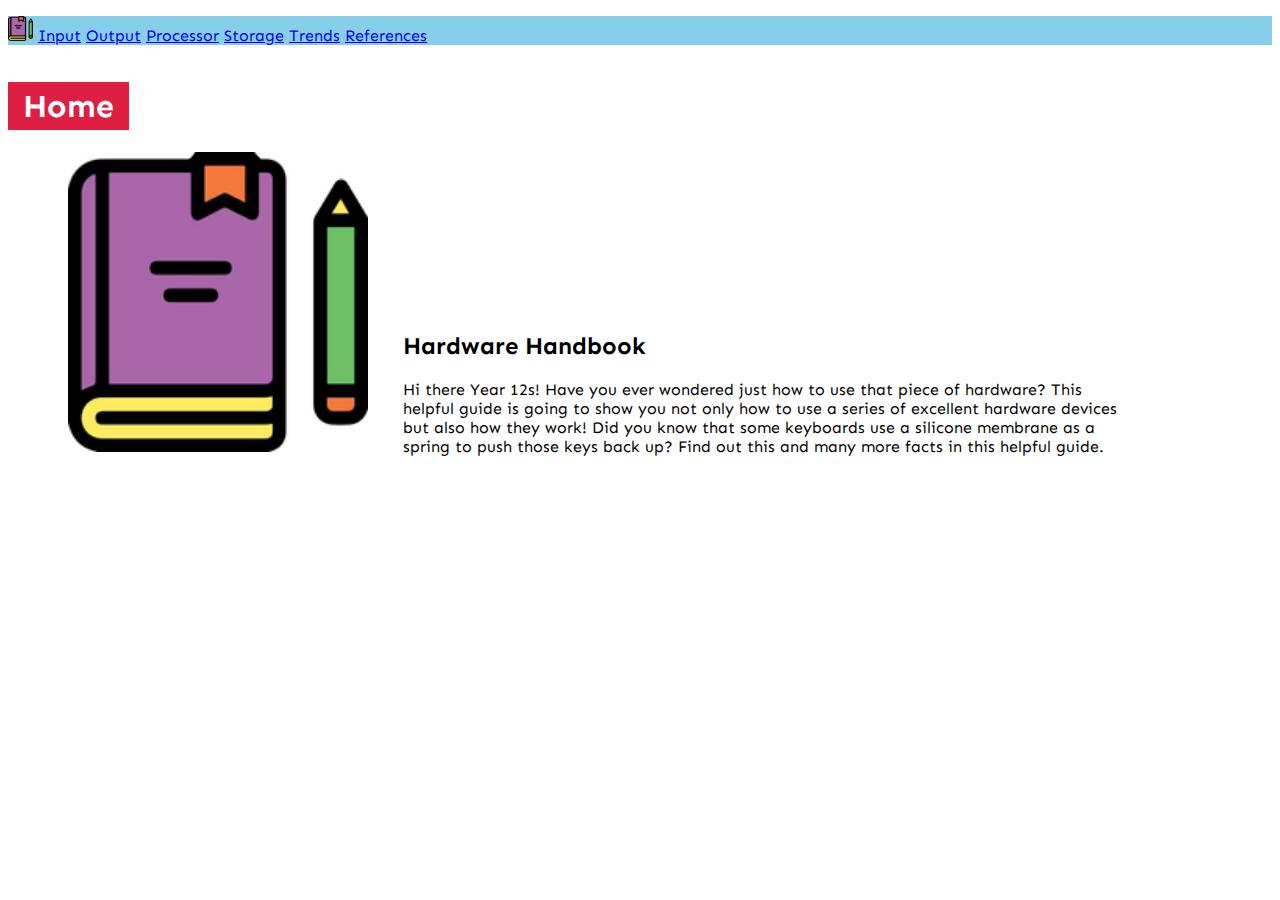
==== commit 7fea27e0: "fixy?" ====
--- a/index.html
+++ b/index.html
@@ -179,7 +179,7 @@
         <section id="cpu">
             <h1>Central Processing Unit (CPU)</h1>
             <article class="what-it-does">
-                <img class="what-it-does-image" src="Content/481px-ABasicComputer.gif" alt="Projector Diagram">
+                <img class="what-it-does-image" src="Content/481px-ABasicComputer.gif" alt="CPU Diagram">
                 <div class="what-it-does-text">
                     <h2>What it Does</h2>
                     <p>
@@ -194,7 +194,7 @@
                 </div>
             </article>
             <article class="how-to-use">
-                <img class="how-to-use-image" src="Content/20181009123026_Intel-X-Series-1-690x560_c.jpg" alt="Projector Picture">
+                <img class="how-to-use-image" src="Content/20181009123026_Intel-X-Series-1-690x560_c.jpg" alt="CPU Picture">
                 <div class="how-to-use-text">
                     <h2>How to Use</h2>
                     <p>
@@ -206,7 +206,7 @@
         <section id="gpu">
             <h1>Graphics Processing Unit</h1>
             <article class="what-it-does">
-                <img class="what-it-does-image" src="Content/1200px-Generic_block_diagram_of_a_GPU.svg.png" alt="Projector Diagram">
+                <img class="what-it-does-image" src="Content/1200px-Generic_block_diagram_of_a_GPU.svg.png" alt="GPU Diagram">
                 <div class="what-it-does-text">
                     <h2>What it Does</h2>
                     <p>
@@ -215,7 +215,7 @@
                 </div>
             </article>
             <article class="how-to-use">
-                <img class="how-to-use-image" src="Content/2020-01-12-image-3.jpg" alt="Projector Picture">
+                <img class="how-to-use-image" src="Content/2020-01-12-image-3.jpg" alt="GPU Picture">
                 <div class="how-to-use-text">
                     <h2>How to Use</h2>
                     <p>
@@ -230,7 +230,7 @@
         <section id="hdd">
             <h1>Hard Disk Drive (HDD)</h1>
             <article class="what-it-does">
-                <img class="what-it-does-image" src="Content/hdd-diagram.jpg" alt="Projector Diagram">
+                <img class="what-it-does-image" src="Content/hdd-diagram.jpg" alt="HDD Diagram">
                 <div class="what-it-does-text">
                     <h2>What it Does</h2>
                     <p>
@@ -242,7 +242,7 @@
                 </div>
             </article>
             <article class="how-to-use">
-                <img class="how-to-use-image" src="Content/27044157196486_6737955831.jpg" alt="Projector Picture">
+                <img class="how-to-use-image" src="Content/27044157196486_6737955831.jpg" alt="HDD Picture">
                 <div class="how-to-use-text">
                     <h2>How to Use</h2>
                     <p>
@@ -269,7 +269,7 @@
                 </div>
             </article>
             <article class="how-to-use">
-                <img class="how-to-use-image" src="Content/01-ram.jpg" alt="Projector Picture">
+                <img class="how-to-use-image" src="Content/01-ram.jpg" alt="RAM Picture">
                 <div class="how-to-use-text">
                     <h2>How to Use</h2>
                     <p>
@@ -282,65 +282,80 @@
             </article>
         </section>
         <section id="trends">
-            <h1>The current Trends and Development in Hardware</h1>
-            <article class="trends-article">
-                <h2>Virtual Reality (VR)</h2>
-                <h3>What it is:</h3>
-                <p>
-                    Virtual Reality is one of the newest technologies in the home computing field. The first iteration of what we’d call ‘Modern VR’ was launched in September of 2015. This was the Razer OSVR HDK 1.4, and it signaled a massive change for the entertainment,  and more specifically the gaming industry. The main component of the Razer was the headset, which contained twin OLED displays with a resolution of 960x1080 pixels per eye, focused by optical lenses mounted between the display and the user’s eyes. VR technology such as this started off being connected to a computer, using HDMI and USB cables, and requiring camera towers to locate the user within the field. As the technology has evolved,  more recent releases need only the headset and wireless controllers to work, with no external computer or camera tower required. A recent version, the Pimax 8K, released in 2019 has a resolution per eye of 3840x2160 pixels, which is the density of many regular computer displays!
-                </p>
-                <h3>Its Impact:</h3>
-                <p>
-                    Virtual Reality technology is a game changer for many industries besides gaming. It is currently being used for training for the military, pilots, and surgeons; it is being used for medical applications, like therapy for people with life-altering phobias, who can be placed into safe situations that face their fears; or therapy for Post Traumatic Stress Disorder patients by creating scenarios to help them get over their stress and lead a normal life. In the Entertainment sector, VR tech is revolutionising how movies are made and shown. VR cinema companies are popping up everywhere, because watching movies in VR creates a better sense of being ‘in’ a movie, and makes it more enjoyable. The one downside of watching movies in VR is that people tend to get bored by regular movies after experiencing virtual reality.
-                </p>
-            </article>
-            <article class="trends-article">
-                <h2>Google Sycamore</h2>
-                <h3>What it is:</h3>
-                <p>
-                    In 2019, Google announced that it had achieved “quantum supremacy”. This means that they performed a task on a quantum computer faster than could be accomplished on a regular supercomputer. To understand the significance of this, it is important to understand what a quantum computer is. All computers currently in production store and use data in the form of 1s and 0s, or bits. Quantum computers on the other hand, use Quantum Bits or qubits which can store not only 1s and 0s, but both at the same time, or percentages of each using superposition. These possibilities resolve to one value when the bit is measured, and can be used to do calculations at much faster speeds than regular computers. The main downside of quantum computers is the difficulty to make and run these qubits. For the current qubits to even function, they need to be cooled to within a few degrees of Absolute Zero, the coldest possible temperature - minus 273 degrees celcius. They require superconductivity to function, which is currently only achievable at this temperature. Google was able to do a difficult calculation in less than 4 minutes, that it claims would take the largest supercomputer in the world 10,000 years to compute, using a quantum computer constructed of just 54 superconducting quantum bits, in a computer they built namedSycamore,  thereby achieving quantum supremacy.
-                </p>
-                <h3>Its Impact:</h3>
-                <p>
-                    The impact of this demonstration is initially surprisingly small, as it is more of a proof of concept than a useful calculation. While this device used in this test has 53 qubits inside, experts believe that numbers of around 200-250 qubits would be needed to do the kinds of intensive calculations that physicists have been wanting to compute, for complex tasks like modelling atoms for chemistry development, or cracking encryption. This level of complexity could be 10 to 20 years away. All in all this is a very important technological development that still will only become more important as it evolves.
-                </p>
-            </article>
-            <article class="trends-article">
-                <h2>Intel Pohoiki Springs</h2>
-                <h3>What it is:</h3>
-                <p>
-                    This is a newly announced (yesterday as of me writing this on the 19th of March 2020) Neuromorphic computer system that Intel is making available to its research community via their cloud services. It aims to allow researchers to significantly speed up their research.
-                    <br></br>
-                    Neuromorphic computing is a way of designing processors that is less like traditional computers, and more like human brains. This is different from a neural network, which is a software program written to mimic the way brains make decisions. Instead Neuromorphic computing works at the hardware level, making artificial neurons that function using different ideas in physics than regular processors. It is designed to take on more complicated instructions and produce more complicated outcomes. The way these chips are designed actually makes them more energy efficient; they have been recorded doing calculations at almost the same speed as supercomputers while using less energy.
-                </p>
-                <h3>Its Impact:</h3>
-                <p>
-                    The impact of Neuromorphic computing as a whole and Pokoiki Springs in particular is in creating a system that has a neural capacity like that of a small mammal’s brain. It can be trained to make complex decisions and in testing, has been able to learn to “smell”, being able distinguish between 10 differnet scents. The general release of such a resource is sure to bring swathes of new knowledge to the field of neuromorphic computing, and greatly improve the capacity of Artificial Intelligence.
-                </p>
-            </article>
-            <article class="trends-article">
-                <h2>True wireless Earbuds</h2>
-                <h3>What it is:</h3>
-                <p>
-                    The most recent development in audio technology, True Wireless Earbuds are flooding the consumer market. They are a set of two completely unconnected earpieces that can be paired with a phone or computer using Bluetooth to play audio, act as a microphone and interact with a virtual assistant.
-                    <br></br>
-                    The first True Wireless Earbuds were the Bragi Dash, which were a pair of earbuds that have both a standalone use with its own virtual assistant, the possibility for creating macros (shortcuts for complicated sets of instructions) activated using specific movements of your head, and 4gb of flash storage for onboard music. They also had compatibility for Bluetooth devices.  It also included noise cancelling, and a charging case that can recharge them up to 5 times. Now in 2020, there is a large market for these earbuds, with countless lists of opinions on which is the best, from sporting models like the AirPods Pro, the Sennheiser Momentum True Wireless 2 ,and the Amazon Echo Buds.
-                </p>
-                <h3>Its Impact:</h3>
-                <p>
-                    True wireless earbuds are rapidly changing the way people listen to music, with demands for better sound, better ambient noise reduction, longer battery life, lower visual profile. These innovations that are seen as ‘needed’ by increasing numbers of consumers, are by their popularity, impacting the entire headphone market as a whole.
-                </p>
-            </article>
-            <article class="trends-article">
-                <h2>The Big Hack</h2>
-                <h3>What it is:</h3>
-                <p>
-                    In 2015, Amazon was in the process of testing the security of a company they were planning to acquire, Elemental Technologies. This company made software that was used for compressing large video files and formatting these files for different devices. The main product sold by this company were large servers used to run its software, that the company installed. Amazon’s review revealed some troubling issues, prompting them to more closely inspect the servers the company sells. These servers were assembled by a Super Micro Inc, and when investigated, a difference between the physical servers and the original design was identified. The discovery was a single chip, no bigger than a grain of rice, with one purpose; it gave attackers a doorway into any network the servers were connected to. The chip was inserted such that its programs ran before anything else on the board at startup, and was therefore immune to usual onboard safety checks. Such a physical hack is extremely difficult to pull off, and represents a giant leap in technology for cybercrime.
-                </p>
-                <h3>Its Impact:</h3>
-                <p>
-                    A chip like this, although it’s existence is debated by some, has potentially terrifying ramifications. The servers supplied by Elemental can be found in extremely sensitive places, such as CIA Drone operation centres, networks on Navy warships, and the Department of Defence’s data servers. Without this discovery, compromises in the security of such places would present an extreme security risk, as sensitive data and control over weapons of mass destruction in the hands of Cyber-Terrorists has potentially disastrous consequences for the world at large.
-                </p>
+            <h1 style="margin-right: 600px">The current trends and developments in Hardware</h1>
+            <article class="what-it-does">
+                <img class="what-it-does-image" src="Content/VR-IMG.jpg" alt="VR Image">
+                <div class="what-it-does-text">
+                    <h2>Virtual Reality (VR)</h2>
+                    <h3>What it is:</h3>
+                    <p>
+                        Virtual Reality is one of the newest technologies in the home computing field. The first iteration of what we’d call ‘Modern VR’ was launched in September of 2015. This was the Razer OSVR HDK 1.4, and it signaled a massive change for the entertainment,  and more specifically the gaming industry. The main component of the Razer was the headset, which contained twin OLED displays with a resolution of 960x1080 pixels per eye, focused by optical lenses mounted between the display and the user’s eyes. VR technology such as this started off being connected to a computer, using HDMI and USB cables, and requiring camera towers to locate the user within the field. As the technology has evolved,  more recent releases need only the headset and wireless controllers to work, with no external computer or camera tower required. A recent version, the Pimax 8K, released in 2019 has a resolution per eye of 3840x2160 pixels, which is the density of many regular computer displays!
+                    </p>
+                    <h3>Its Impact:</h3>
+                    <p>
+                        Virtual Reality technology is a game changer for many industries besides gaming. It is currently being used for training for the military, pilots, and surgeons; it is being used for medical applications, like therapy for people with life-altering phobias, who can be placed into safe situations that face their fears; or therapy for Post Traumatic Stress Disorder patients by creating scenarios to help them get over their stress and lead a normal life. In the Entertainment sector, VR tech is revolutionising how movies are made and shown. VR cinema companies are popping up everywhere, because watching movies in VR creates a better sense of being ‘in’ a movie, and makes it more enjoyable. The one downside of watching movies in VR is that people tend to get bored by regular movies after experiencing virtual reality.
+                    </p>
+                </div>
+            </article>
+            <article class="what-it-does">
+                <img class="what-it-does-image" src="Content/Google-Sycamore-IMG.jpg" alt="Google Sycamore Image">
+                <div class="what-it-does-text">
+                    <h2>Google Sycamore</h2>
+                    <h3>What it is:</h3>
+                    <p>
+                        In 2019, Google announced that it had achieved “quantum supremacy”. This means that they performed a task on a quantum computer faster than could be accomplished on a regular supercomputer. To understand the significance of this, it is important to understand what a quantum computer is. All computers currently in production store and use data in the form of 1s and 0s, or bits. Quantum computers on the other hand, use Quantum Bits or qubits which can store not only 1s and 0s, but both at the same time, or percentages of each using superposition. These possibilities resolve to one value when the bit is measured, and can be used to do calculations at much faster speeds than regular computers. The main downside of quantum computers is the difficulty to make and run these qubits. For the current qubits to even function, they need to be cooled to within a few degrees of Absolute Zero, the coldest possible temperature - minus 273 degrees celcius. They require superconductivity to function, which is currently only achievable at this temperature. Google was able to do a difficult calculation in less than 4 minutes, that it claims would take the largest supercomputer in the world 10,000 years to compute, using a quantum computer constructed of just 54 superconducting quantum bits, in a computer they built namedSycamore,  thereby achieving quantum supremacy.
+                    </p>
+                    <h3>Its Impact:</h3>
+                    <p>
+                        The impact of this demonstration is initially surprisingly small, as it is more of a proof of concept than a useful calculation. While this device used in this test has 53 qubits inside, experts believe that numbers of around 200-250 qubits would be needed to do the kinds of intensive calculations that physicists have been wanting to compute, for complex tasks like modelling atoms for chemistry development, or cracking encryption. This level of complexity could be 10 to 20 years away. All in all this is a very important technological development that still will only become more important as it evolves.
+                    </p>
+                </div>
+            </article>
+            <article class="what-it-does">
+                <img class="what-it-does-image" src="Content/Intel-Pohoiki-Springs-IMG.jpg" alt="Intel Pokoiki Springs Image">
+                <div class="what-it-does-text">
+                    <h2>Intel Pohoiki Springs</h2>
+                    <h3>What it is:</h3>
+                    <p>
+                        This is a newly announced (yesterday as of me writing this on the 19th of March 2020) Neuromorphic computer system that Intel is making available to its research community via their cloud services. It aims to allow researchers to significantly speed up their research.
+                        <br></br>
+                        Neuromorphic computing is a way of designing processors that is less like traditional computers, and more like human brains. This is different from a neural network, which is a software program written to mimic the way brains make decisions. Instead Neuromorphic computing works at the hardware level, making artificial neurons that function using different ideas in physics than regular processors. It is designed to take on more complicated instructions and produce more complicated outcomes. The way these chips are designed actually makes them more energy efficient; they have been recorded doing calculations at almost the same speed as supercomputers while using less energy.
+                    </p>
+                    <h3>Its Impact:</h3>
+                    <p>
+                        The impact of Neuromorphic computing as a whole and Pokoiki Springs in particular is in creating a system that has a neural capacity like that of a small mammal’s brain. It can be trained to make complex decisions and in testing, has been able to learn to “smell”, being able distinguish between 10 differnet scents. The general release of such a resource is sure to bring swathes of new knowledge to the field of neuromorphic computing, and greatly improve the capacity of Artificial Intelligence.
+                    </p>
+                </div>
+            </article>
+            <article class="what-it-does">
+                <img class="what-it-does-image" src="Content/True-Wireless-Earbuds-IMG.jpg" alt="True Wireless Earbuds Image">
+                <div class="what-it-does-text">    
+                    <h2>True wireless Earbuds</h2>
+                    <h3>What it is:</h3>
+                    <p>
+                        The most recent development in audio technology, True Wireless Earbuds are flooding the consumer market. They are a set of two completely unconnected earpieces that can be paired with a phone or computer using Bluetooth to play audio, act as a microphone and interact with a virtual assistant.
+                        <br></br>
+                        The first True Wireless Earbuds were the Bragi Dash, which were a pair of earbuds that have both a standalone use with its own virtual assistant, the possibility for creating macros (shortcuts for complicated sets of instructions) activated using specific movements of your head, and 4gb of flash storage for onboard music. They also had compatibility for Bluetooth devices.  It also included noise cancelling, and a charging case that can recharge them up to 5 times. Now in 2020, there is a large market for these earbuds, with countless lists of opinions on which is the best, from sporting models like the AirPods Pro, the Sennheiser Momentum True Wireless 2 ,and the Amazon Echo Buds.
+                    </p>
+                    <h3>Its Impact:</h3>
+                    <p>
+                        True wireless earbuds are rapidly changing the way people listen to music, with demands for better sound, better ambient noise reduction, longer battery life, lower visual profile. These innovations that are seen as ‘needed’ by increasing numbers of consumers, are by their popularity, impacting the entire headphone market as a whole.
+                    </p>
+                </div>
+            </article>
+            <article class="what-it-does">
+                <img class="what-it-does-image" src="Content/The-Big-Hack-IMG.jpg" alt="The Big Hack Image">
+                <div class="what-it-does-text">
+                    <h2>The Big Hack</h2>
+                    <h3>What it is:</h3>
+                    <p>
+                        In 2015, Amazon was in the process of testing the security of a company they were planning to acquire, Elemental Technologies. This company made software that was used for compressing large video files and formatting these files for different devices. The main product sold by this company were large servers used to run its software, that the company installed. Amazon’s review revealed some troubling issues, prompting them to more closely inspect the servers the company sells. These servers were assembled by a Super Micro Inc, and when investigated, a difference between the physical servers and the original design was identified. The discovery was a single chip, no bigger than a grain of rice, with one purpose; it gave attackers a doorway into any network the servers were connected to. The chip was inserted such that its programs ran before anything else on the board at startup, and was therefore immune to usual onboard safety checks. Such a physical hack is extremely difficult to pull off, and represents a giant leap in technology for cybercrime.
+                    </p>
+                    <h3>Its Impact:</h3>
+                    <p>
+                        A chip like this, although it’s existence is debated by some, has potentially terrifying ramifications. The servers supplied by Elemental can be found in extremely sensitive places, such as CIA Drone operation centres, networks on Navy warships, and the Department of Defence’s data servers. Without this discovery, compromises in the security of such places would present an extreme security risk, as sensitive data and control over weapons of mass destruction in the hands of Cyber-Terrorists has potentially disastrous consequences for the world at large.
+                    </p>
+                </div>
             </article>
         </section>
         <section id="references">
@@ -348,39 +363,39 @@
             <article class="what-it-does">
                 
                 <div class="what-it-does-text">
-                    <p>CCM. 2020. Hard Drive. [online] Available at: (https://ccm.net/contents/385-hard-drive) [Accessed 12 March 2020].
-                    <br></br>
-                    Centerpointaudio.com. 2020. How Speakers Work. [online] Available at: (http://www.centerpointaudio.com/howspeakerswork.aspx) [Accessed 11 March 2020].
-                    <br></br>
-                    Chick, C., 2020. Understanding TRRS And Audio Jacks - Cable Chick Blog. [online] Cablechick.com.au. Available at: (https://www.cablechick.com.au/blog/understanding-trrs-and-audio-jacks/) [Accessed 11 March 2020].
-                    <br></br>
-                    Cite This For Me. 2020. Save Time And Improve Your Marks With Citethisforme, The No. 1 Citation Tool. [online] Available at: (https://www.citethisforme.com/) [Accessed 10 March 2020].
-                    <br></br>
-                    Commons.wikimedia.org. 2020. File:"LCD Projector".Jpg - Wikimedia Commons. [online] Available at: (https://commons.wikimedia.org/wiki/File:%22LCD_Projector%22.jpg) [Accessed 17 March 2020].
-                    <br></br>
-                    Commons.wikimedia.org. 2020. File:Logitech-Usb-Speakers.Jpg - Wikimedia Commons. [online] Available at: (https://commons.wikimedia.org/wiki/File:Logitech-usb-speakers.jpg) [Accessed 17 March 2020].
-                    <br></br>
-                    Definitions, K. and Hope, C., 2020. What Is A Keyboard?. [online] Computerhope.com. Available at: (https://www.computerhope.com/jargon/k/keyboard.htm) [Accessed 17 March 2020].
-                    <br></br>
-                    En.wikipedia.org. 2020. Computer Architecture. [online] Available at: (https://en.wikipedia.org/wiki/Computer_architecture) [Accessed 11 March 2020].
-                    <br></br>
-                    En.wikipedia.org. 2020. Generic Computer Mouse With Scrollwheel.Jpg. [online] Available at: (https://en.wikipedia.org/wiki/File:Generic_computer_mouse_with_scrollwheel.jpg) [Accessed 17 March 2020].
-                    <br></br>
-                    En.wikipedia.org. 2020. Graphics Processing Unit. [online] Available at: (https://en.wikipedia.org/wiki/Graphics_processing_unit) [Accessed 11 March 2020].
-                    <br></br>
-                    En.wikipedia.org. 2020. Plasma Display. [online] Available at: (https://en.wikipedia.org/wiki/Plasma_display#/media/File:Plasma-display-composition.svg) [Accessed 11 March 2020].
-                    <br></br>
-                    Encyclopedia Britannica. 2020. Computer Peripheral | Definition & Examples. [online] Available at: (https://www.britannica.com/technology/input-output-device) [Accessed 11 March 2020].
-                    <br></br>
-                    Explain that Stuff. 2020. How Does A Hard Drive Work?. [online] Available at: (https://www.explainthatstuff.com/harddrive.html) [Accessed 17 March 2020].
-                    <br></br>
-                    Explained!, ​., 2020. ​ RAM Explained!. [online] Central Valley Computer Parts. Available at: (https://centralvalleycomputerparts.com/articles/-ram-explained/) [Accessed 17 March 2020].
-                    <br></br>
-                    Yip, J., 2020. Memory RAM And Slot Diagram. [online] Johnsonyip.com. Available at: (http://johnsonyip.com/wordpress/2010/07/27/cleaning-troubleshooting-dirty-ram-electronic-gold-contacts-with-clean-clothe-and-rubbing-alcohol/memory-ram-and-slot-diagram/) [Accessed 14 March 2020].
-                    <br></br>
-                    Finextra Research. 2020. The Impact Of Virtual Reality Technology On Human Lives. [online] Available at: (https://www.finextra.com/blogposting/14870/the-impact-of-virtual-reality-technology-on-human-lives) [Accessed 19 March 2020].
-                    <br></br>
-                    Bloomberg.com. 2020. Bloomberg - Are You A Robot?. [online] Available at: (https://www.bloomberg.com/news/features/2018-10-04/the-big-hack-how-china-used-a-tiny-chip-to-infiltrate-america-s-top-companies) [Accessed 19 March 2020].
+                    <p>CCM. 2020. Hard Drive. [online] Available at: <a href="https://ccm.net/contents/385-hard-drive">(https://ccm.net/contents/385-hard-drive)</a> [Accessed 12 March 2020].
+                    <br></br>
+                    Centerpointaudio.com. 2020. How Speakers Work. [online] Available at: <a href="http://www.centerpointaudio.com/howspeakerswork.aspx">(http://www.centerpointaudio.com/howspeakerswork.aspx)</a> [Accessed 11 March 2020].
+                    <br></br>
+                    Chick, C., 2020. Understanding TRRS And Audio Jacks - Cable Chick Blog. [online] Cablechick.com.au. Available at: <a href="https://www.cablechick.com.au/blog/understanding-trrs-and-audio-jacks/">(https://www.cablechick.com.au/blog/understanding-trrs-and-audio-jacks/)</a> [Accessed 11 March 2020].
+                    <br></br>
+                    Cite This For Me. 2020. Save Time And Improve Your Marks With Citethisforme, The No. 1 Citation Tool. [online] Available at: <a href="https://www.citethisforme.com/">(https://www.citethisforme.com/)</a> [Accessed 10 March 2020].
+                    <br></br>
+                    Commons.wikimedia.org. 2020. File:"LCD Projector".Jpg - Wikimedia Commons. [online] Available at: <a href="https://commons.wikimedia.org/wiki/File:%22LCD_Projector%22.jpg">(https://commons.wikimedia.org/wiki/File:%22LCD_Projector%22.jpg)</a> [Accessed 17 March 2020].
+                    <br></br>
+                    Commons.wikimedia.org. 2020. File:Logitech-Usb-Speakers.Jpg - Wikimedia Commons. [online] Available at: <a href="https://commons.wikimedia.org/wiki/File:Logitech-usb-speakers.jpg">(https://commons.wikimedia.org/wiki/File:Logitech-usb-speakers.jpg)</a> [Accessed 17 March 2020].
+                    <br></br>
+                    Definitions, K. and Hope, C., 2020. What Is A Keyboard?. [online] Computerhope.com. Available at: <a href="https://www.computerhope.com/jargon/k/keyboard.htm">(https://www.computerhope.com/jargon/k/keyboard.htm)</a> [Accessed 17 March 2020].
+                    <br></br>
+                    En.wikipedia.org. 2020. Computer Architecture. [online] Available at: <a href="https://en.wikipedia.org/wiki/Computer_architecture">(https://en.wikipedia.org/wiki/Computer_architecture)</a> [Accessed 11 March 2020].
+                    <br></br>
+                    En.wikipedia.org. 2020. Generic Computer Mouse With Scrollwheel.Jpg. [online] Available at: <a href="https://en.wikipedia.org/wiki/File:Generic_computer_mouse_with_scrollwheel.jpg">(https://en.wikipedia.org/wiki/File:Generic_computer_mouse_with_scrollwheel.jpg)</a> [Accessed 17 March 2020].
+                    <br></br>
+                    En.wikipedia.org. 2020. Graphics Processing Unit. [online] Available at: <a href="https://en.wikipedia.org/wiki/Graphics_processing_unit">(https://en.wikipedia.org/wiki/Graphics_processing_unit)</a> [Accessed 11 March 2020].
+                    <br></br>
+                    En.wikipedia.org. 2020. Plasma Display. [online] Available at: <a href="https://en.wikipedia.org/wiki/Plasma_display#/media/File:Plasma-display-composition.svg">(https://en.wikipedia.org/wiki/Plasma_display#/media/File:Plasma-display-composition.svg)</a> [Accessed 11 March 2020].
+                    <br></br>
+                    Encyclopedia Britannica. 2020. Computer Peripheral | Definition & Examples. [online] Available at: <a href="https://www.britannica.com/technology/input-output-device">(https://www.britannica.com/technology/input-output-device)</a> [Accessed 11 March 2020].
+                    <br></br>
+                    Explain that Stuff. 2020. How Does A Hard Drive Work?. [online] Available at: <a href="https://www.explainthatstuff.com/harddrive.html">(https://www.explainthatstuff.com/harddrive.html)</a> [Accessed 17 March 2020].
+                    <br></br>
+                    Explained!, ​., 2020. ​ RAM Explained!. [online] Central Valley Computer Parts. Available at: <a href="https://centralvalleycomputerparts.com/articles/-ram-explained/">(https://centralvalleycomputerparts.com/articles/-ram-explained/)</a> [Accessed 17 March 2020].
+                    <br></br>
+                    Yip, J., 2020. Memory RAM And Slot Diagram. [online] Johnsonyip.com. Available at: <a href="http://johnsonyip.com/wordpress/2010/07/27/cleaning-troubleshooting-dirty-ram-electronic-gold-contacts-with-clean-clothe-and-rubbing-alcohol/memory-ram-and-slot-diagram/">(http://johnsonyip.com/wordpress/2010/07/27/cleaning-troubleshooting-dirty-ram-electronic-gold-contacts-with-clean-clothe-and-rubbing-alcohol/memory-ram-and-slot-diagram/)</a> [Accessed 14 March 2020].
+                    <br></br>
+                    Finextra Research. 2020. The Impact Of Virtual Reality Technology On Human Lives. [online] Available at: <a href="https://www.finextra.com/blogposting/14870/the-impact-of-virtual-reality-technology-on-human-lives">(https://www.finextra.com/blogposting/14870/the-impact-of-virtual-reality-technology-on-human-lives)</a> [Accessed 19 March 2020].
+                    <br></br>
+                    Bloomberg.com. 2020. Bloomberg - Are You A Robot?. [online] Available at: <a href="https://www.bloomberg.com/news/features/2018-10-04/the-big-hack-how-china-used-a-tiny-chip-to-infiltrate-america-s-top-companies">(https://www.bloomberg.com/news/features/2018-10-04/the-big-hack-how-china-used-a-tiny-chip-to-infiltrate-america-s-top-companies)</a> [Accessed 19 March 2020].
                     </p>
                 </div>
             </article>
--- a/main.css
+++ b/main.css
@@ -6,7 +6,7 @@
   padding: 0;
 }
 
-a {
+nav>a {
   padding: 20px;
   display: inline-block;
   color: white;
@@ -57,6 +57,9 @@
   font-family: "sen", sans-serif;
 }
 /* Reviews section styles */
+
+
+
 .how-to-use > .how-to-use-text {
   display: inline-block;
   width: 720px;
